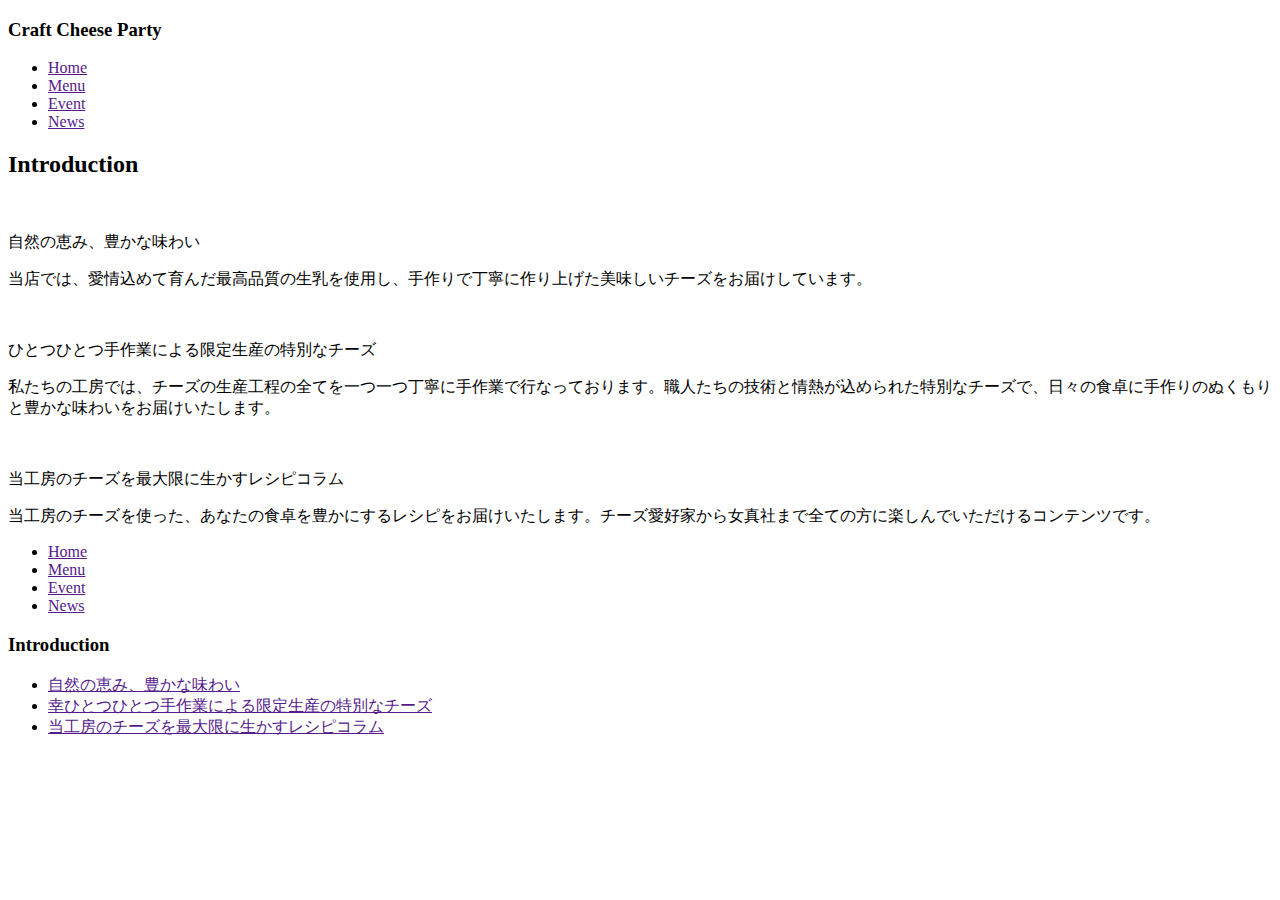
==== index.html @ 88a22432 "Create index.html" ====
<!DOCTYPE html>
<html lang="ja">
<head>
 <meta charset="UTF-8">
 <meta name="viewport" content="width=device-width,initial-scale=1">
 <title>Craft Cheese Party</title>
 <link rel="stylesheet" href="./css/cheese.css">
</head>
<body>

 <div class="header">
   <div class="header-inner">
     <div class="header-logo"><h3>Craft Cheese Party</h3></div>
     <ul class="header-menu">
       <li><a href="">Home</a></li>
       <li><a href="">Menu</a></li>
       <li><a href="">Event</a></li>
       <li><a href="">News</a></li>
     </ul>
   </div>
 </div>

 <div class="back-image"> </div>

 <h2 class="title">Introduction</h2>
 <div class="border"></div>
 <div class="programs">

   <div class="program">
     <div class="program-image">
       <img src="./img/cheese2.jpg" alt="">
     </div>
     <div class="program-text">
       <p class="program-title">自然の恵み、豊かな味わい</p>
       <p class="program-detail">当店では、愛情込めて育んだ最高品質の生乳を使用し、手作りで丁寧に作り上げた美味しいチーズをお届けしています。

       </p>
     </div>
   </div>

   <div class="program">
     <div class="program-image">
       <img src="./img/cheese3.jpg" alt="">
     </div>
     <div class="program-text">
       <p class="program-title">ひとつひとつ手作業による限定生産の特別なチーズ</p>
       <p class="program-detail">私たちの工房では、チーズの生産工程の全てを一つ一つ丁寧に手作業で行なっております。職人たちの技術と情熱が込められた特別なチーズで、日々の食卓に手作りのぬくもりと豊かな味わいをお届けいたします。 </p>
     </div>
   </div>

   <div class="program">
     <div class="program-image">
       <img src="./img/cheese4.jpg" alt="">
     </div>
     <div class="program-text">
       <p class="program-title">当工房のチーズを最大限に生かすレシピコラム</p>
       <p class="program-detail">当工房のチーズを使った、あなたの食卓を豊かにするレシピをお届けいたします。チーズ愛好家から女真社まで全ての方に楽しんでいただけるコンテンツです。</p>
     </div>
   </div>
   
   <div class="footer">
    <div class="footer-inner">
      <div class="footer-content">
        <ul>
          <li><a href="">Home</a></li>
          <li><a href="">Menu</a></li>
          <li><a href="">Event</a></li>
          <li><a href="">News</a></li>
        </ul>
      </div>
      <div class="footer-content">
        <h3>Introduction</h3>
        <ul>
          <li><a href="">自然の恵み、豊かな味わい</a></li>
          <li><a href="">幸ひとつひとつ手作業による限定生産の特別なチーズ</a></li>
          <li><a href="">当工房のチーズを最大限に生かすレシピコラム</a></li>
        </ul>
      </div>

    </div>
  </div>
 </div>
</body>
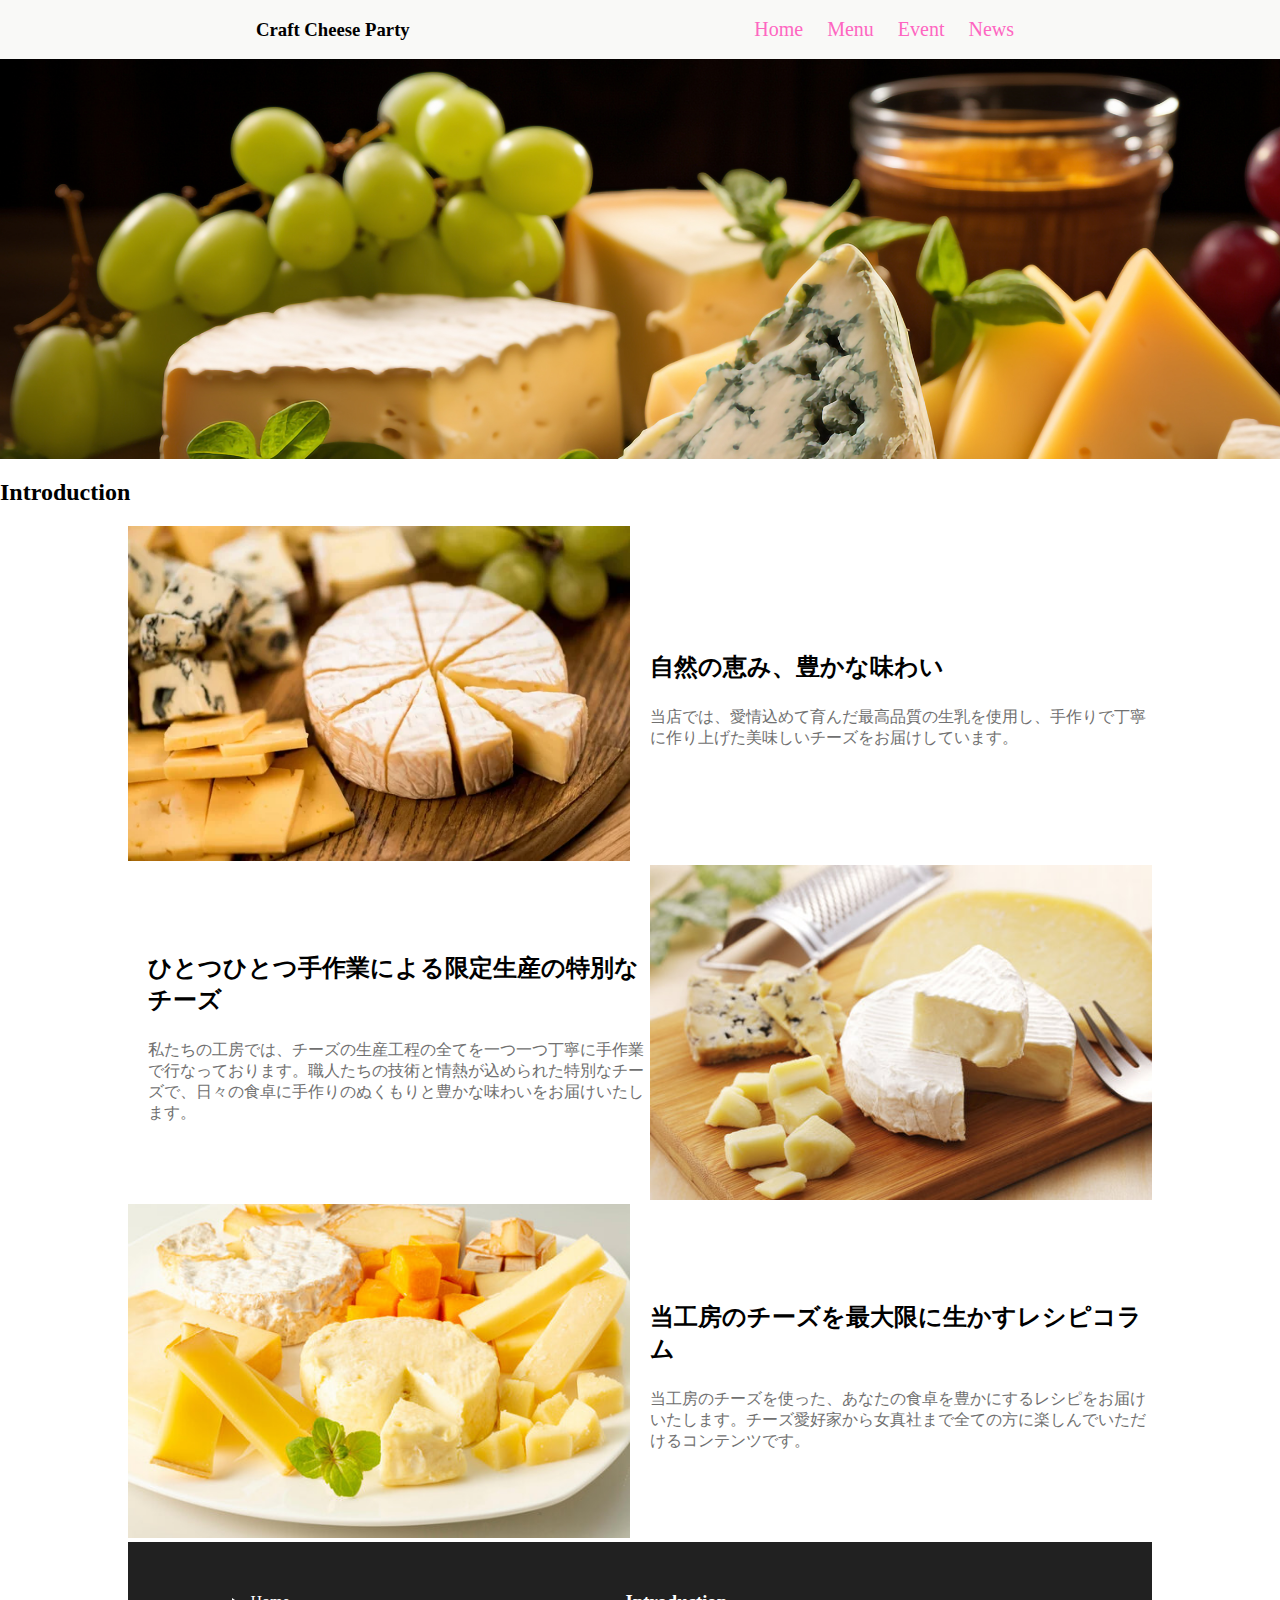
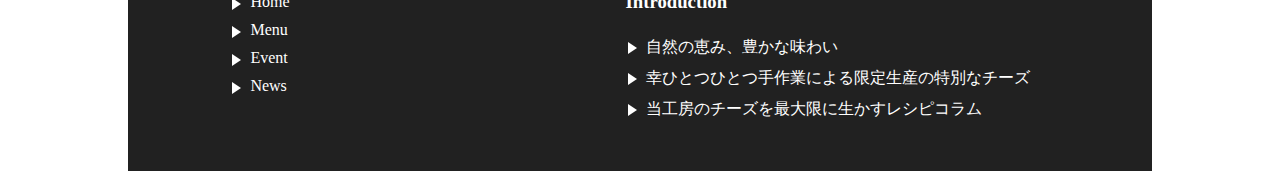
==== commit 0ad61f2e: "Update index.html" ====
--- a/index.html
+++ b/index.html
@@ -4,7 +4,7 @@
  <meta charset="UTF-8">
  <meta name="viewport" content="width=device-width,initial-scale=1">
  <title>Craft Cheese Party</title>
- <link rel="stylesheet" href="./css/cheese.css">
+ <link rel="stylesheet" href="cheese.css">
 </head>
 <body>
 
--- a/cheese.css
+++ b/cheese.css
@@ -0,0 +1,132 @@
+body {
+    margin: 0;
+    padding: 0;
+   }
+   
+   .header {
+    background: #F9F9F7;
+   }
+   
+   .header-inner {
+    display:flex;
+    justify-content: space-between;
+   
+    width: 60%;
+    margin: 0 auto;
+    align-items: center;
+   }
+   
+   .header-menu {
+    list-style-type: none;
+   }
+   
+   .header-menu li {
+
+    display: inline;
+   }
+
+   .header-menu li a {
+    text-decoration: none;
+    color: #FE66C1;
+    font-size: 20px;
+    padding: 0 10px;
+   }
+   
+   
+   .back-image {
+    background-image: url("/img/cheese1.jpg");
+    min-height: 400px;
+    background-attachment: fixed;
+    background-size: cover;
+    background-position: 10% 25%;
+   }
+
+.programs {
+    width: 80%;
+    margin: 0 auto;
+   }
+   
+   .program-image  {
+    width: 50%;
+   }
+   
+   .program-text {
+    width: 50%;
+   
+    padding-left: 20px;
+   }
+   
+   .program-title {
+    font-size: 24px;
+    font-weight: bold;
+   }
+   
+   .program-detail {
+    color: #707070;
+   }
+   
+   .program-image img {
+    max-width: 100%;
+   }
+   
+   .program {
+    display: flex;
+    align-items: center;
+   }
+   
+   .program:nth-child(even) {
+    flex-direction: row-reverse;
+   }
+
+   .footer-inner {
+    display:flex;
+    justify-content: space-between;
+   }
+
+   .footer-content a {
+    text-decoration: none;
+   }
+
+   .footer-content ul {
+    list-style-type: none;
+    padding: 0;
+   }
+   
+   .footer-content ul li {
+    padding: 5px 20px;
+    position: relative;
+   }
+   
+   .footer-content ul li:before {
+    content: '';
+    display: block;
+    position: absolute;
+
+    top: 10px;
+    left: 2px;
+    width:  0;
+    height: 0;
+
+    border-top:    6px solid transparent;
+    border-right:  6px solid transparent;
+    border-bottom: 6px solid transparent;
+   
+    border-left:   9px solid #fff;
+   }
+
+   .footer {
+    background: #212121;
+    color: #fff;
+   }
+
+   .footer-content a {
+    text-decoration: none;
+    color: #fff;
+   }
+   .footer-inner {
+    display:flex;  
+    justify-content: space-between;
+    width: 80%;
+    margin: 0 auto;
+    padding: 30px 0;
+   }
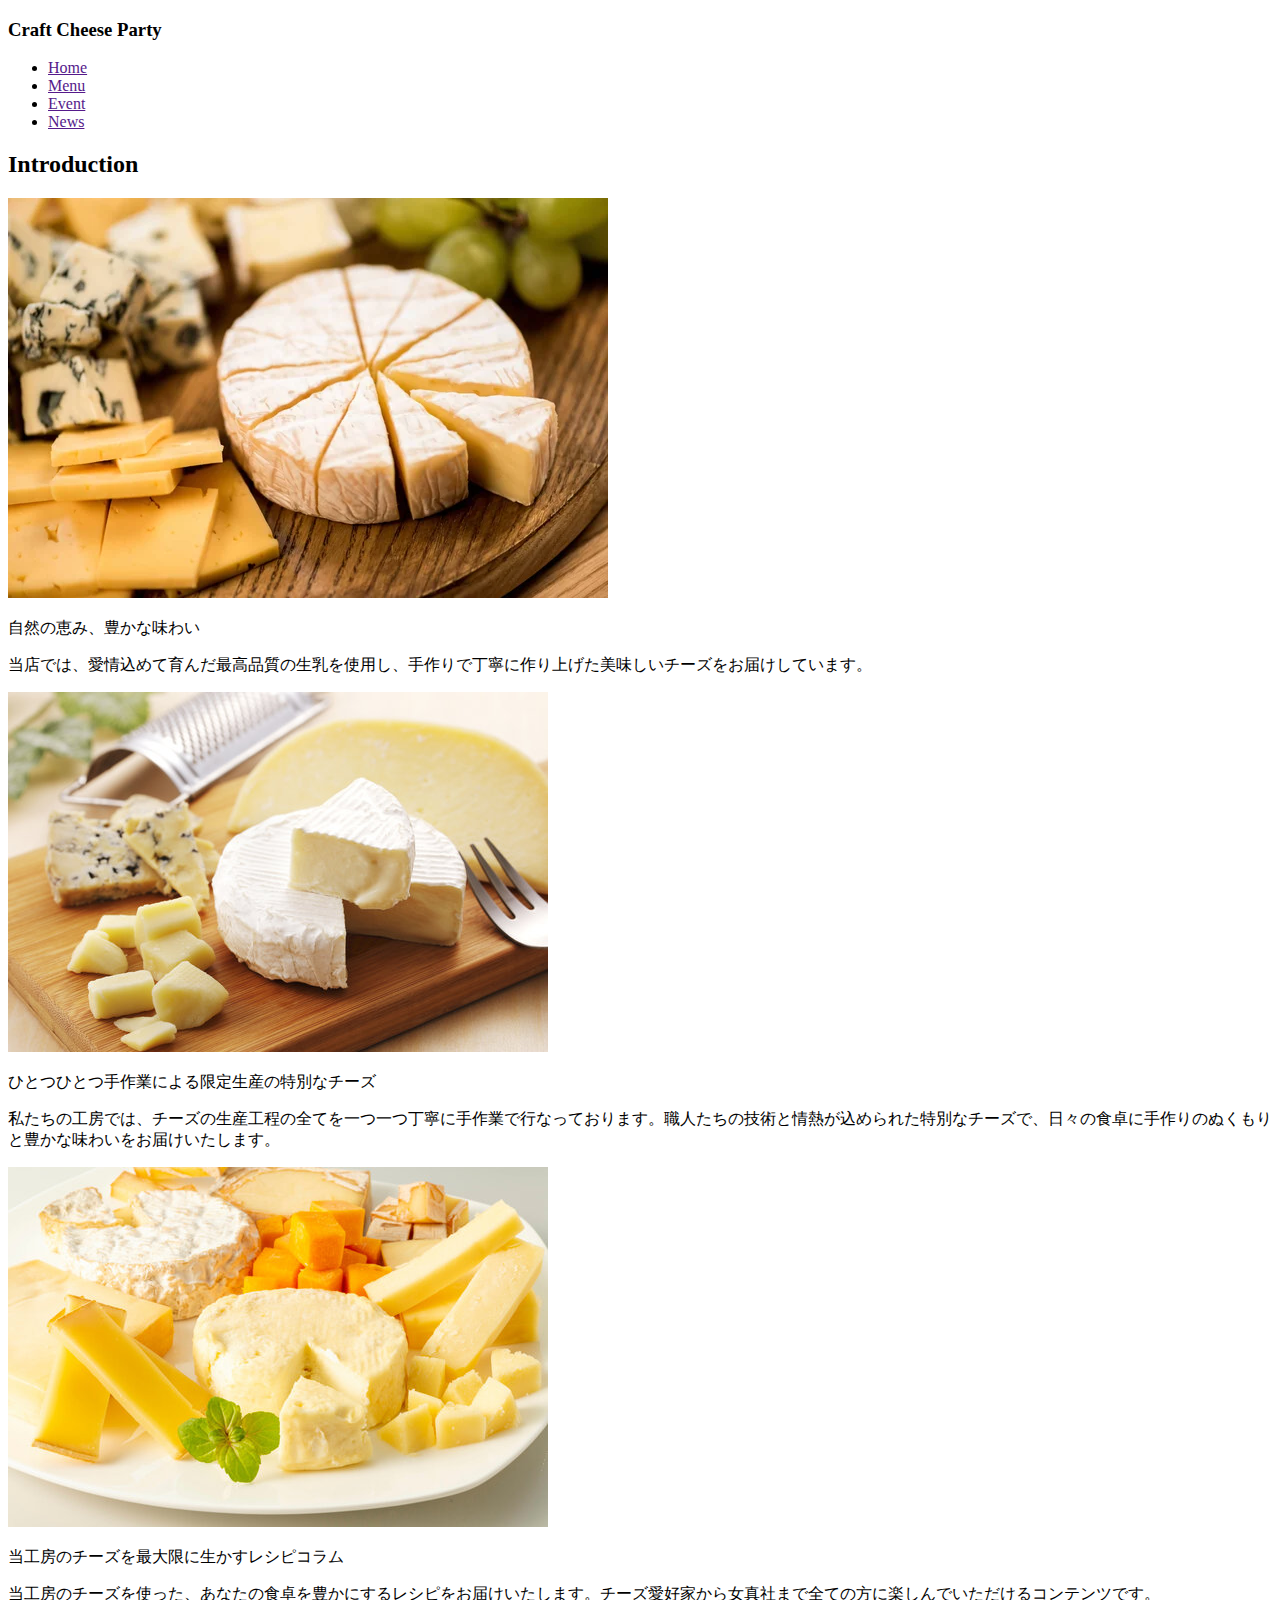
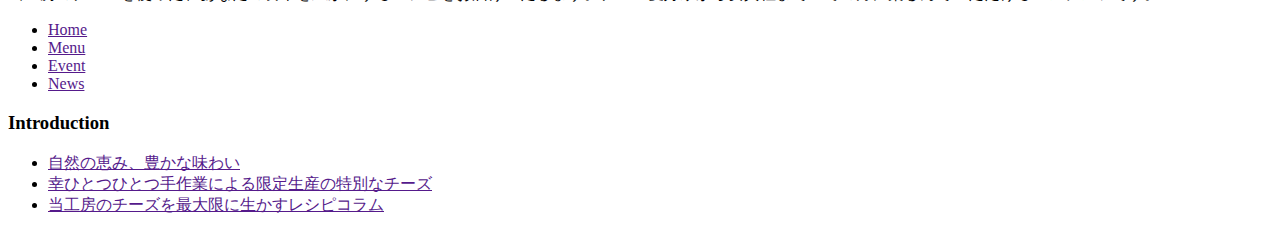
==== commit 7af09f03: "Update index.html" ====
--- a/index.html
+++ b/index.html
@@ -4,7 +4,7 @@
  <meta charset="UTF-8">
  <meta name="viewport" content="width=device-width,initial-scale=1">
  <title>Craft Cheese Party</title>
- <link rel="stylesheet" href="cheese.css">
+ <link rel="stylesheet" href=".https://obc-fujimoto.github.io/kadaiFront6-8/style.csscheese.css">
 </head>
 <body>
 
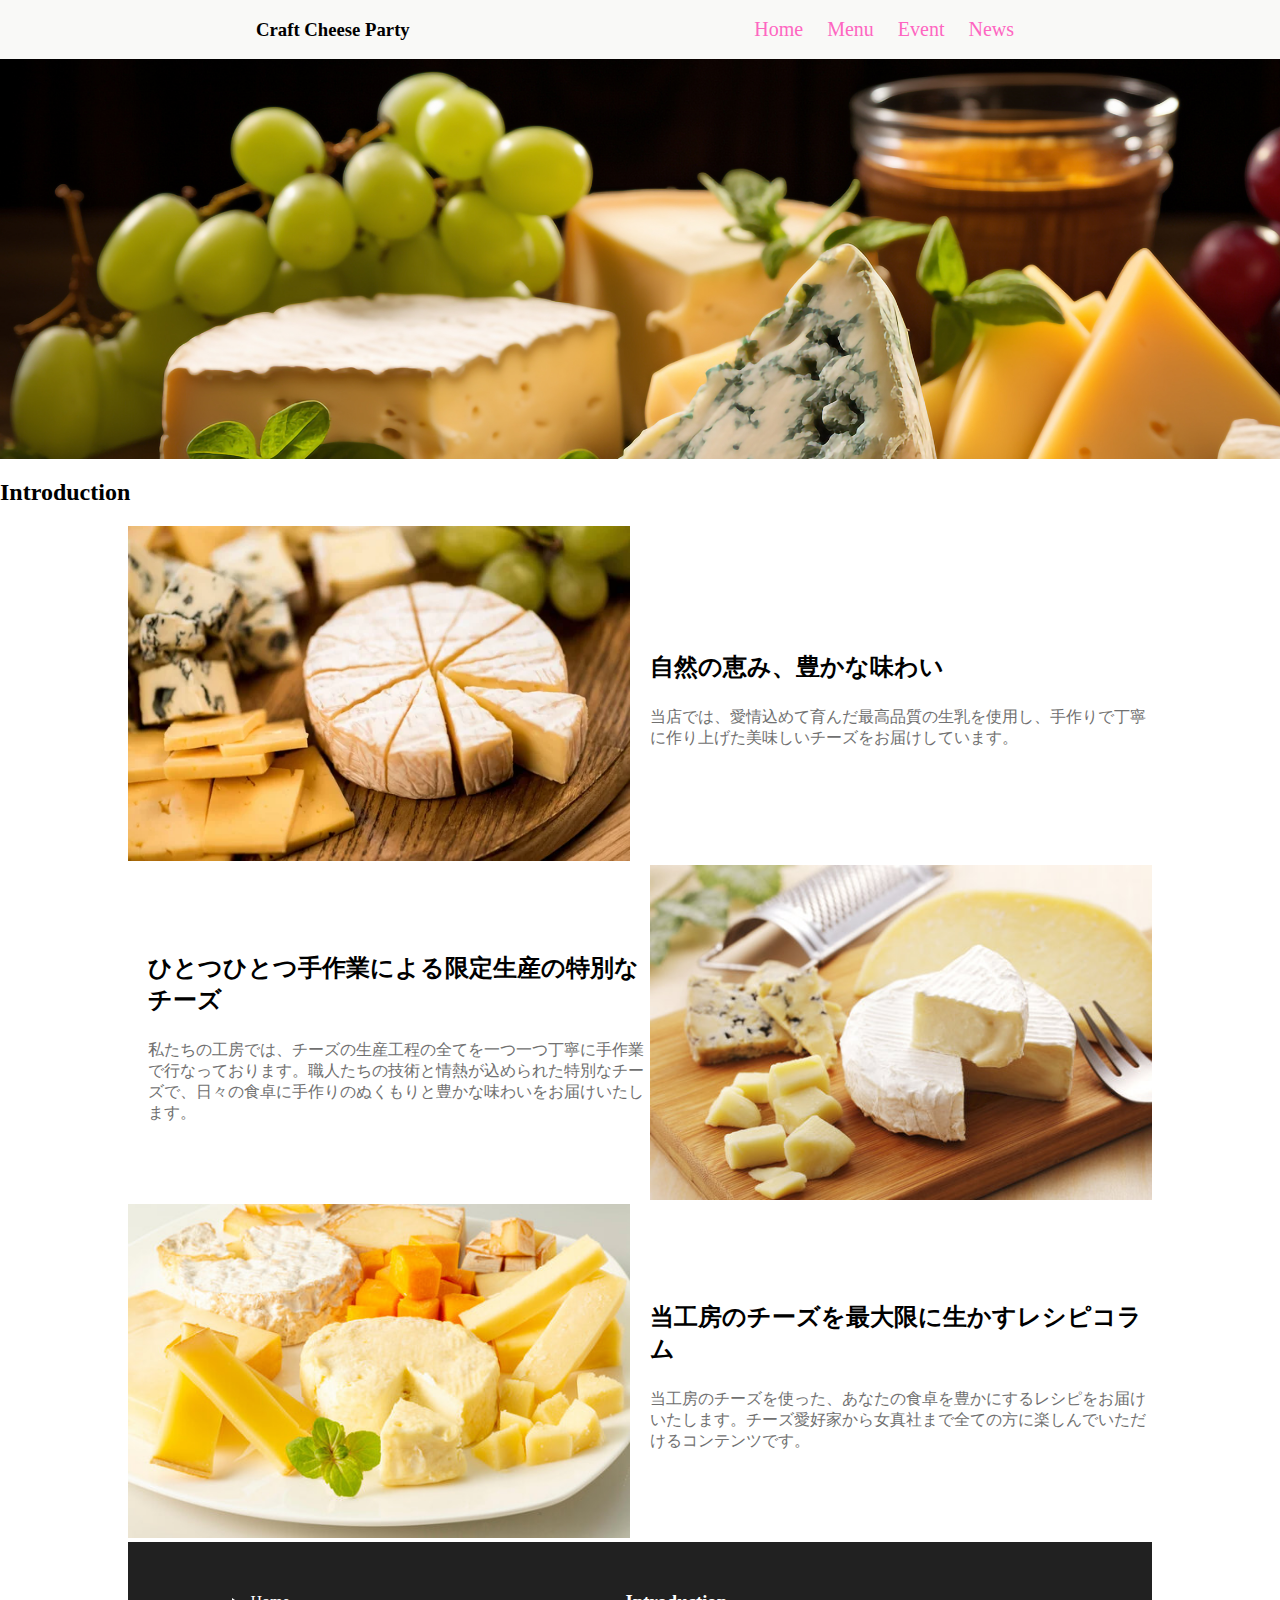
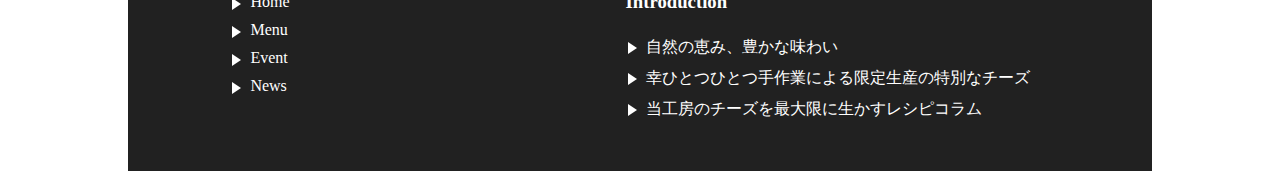
==== commit f7560f16: "Update index.html" ====
--- a/index.html
+++ b/index.html
@@ -4,7 +4,7 @@
  <meta charset="UTF-8">
  <meta name="viewport" content="width=device-width,initial-scale=1">
  <title>Craft Cheese Party</title>
- <link rel="stylesheet" href=".https://obc-fujimoto.github.io/kadaiFront6-8/style.csscheese.css">
+ <link rel="stylesheet" href="https://obc-fujimoto.github.io/kadaiFront6-8/cheese.css">
 </head>
 <body>
 
